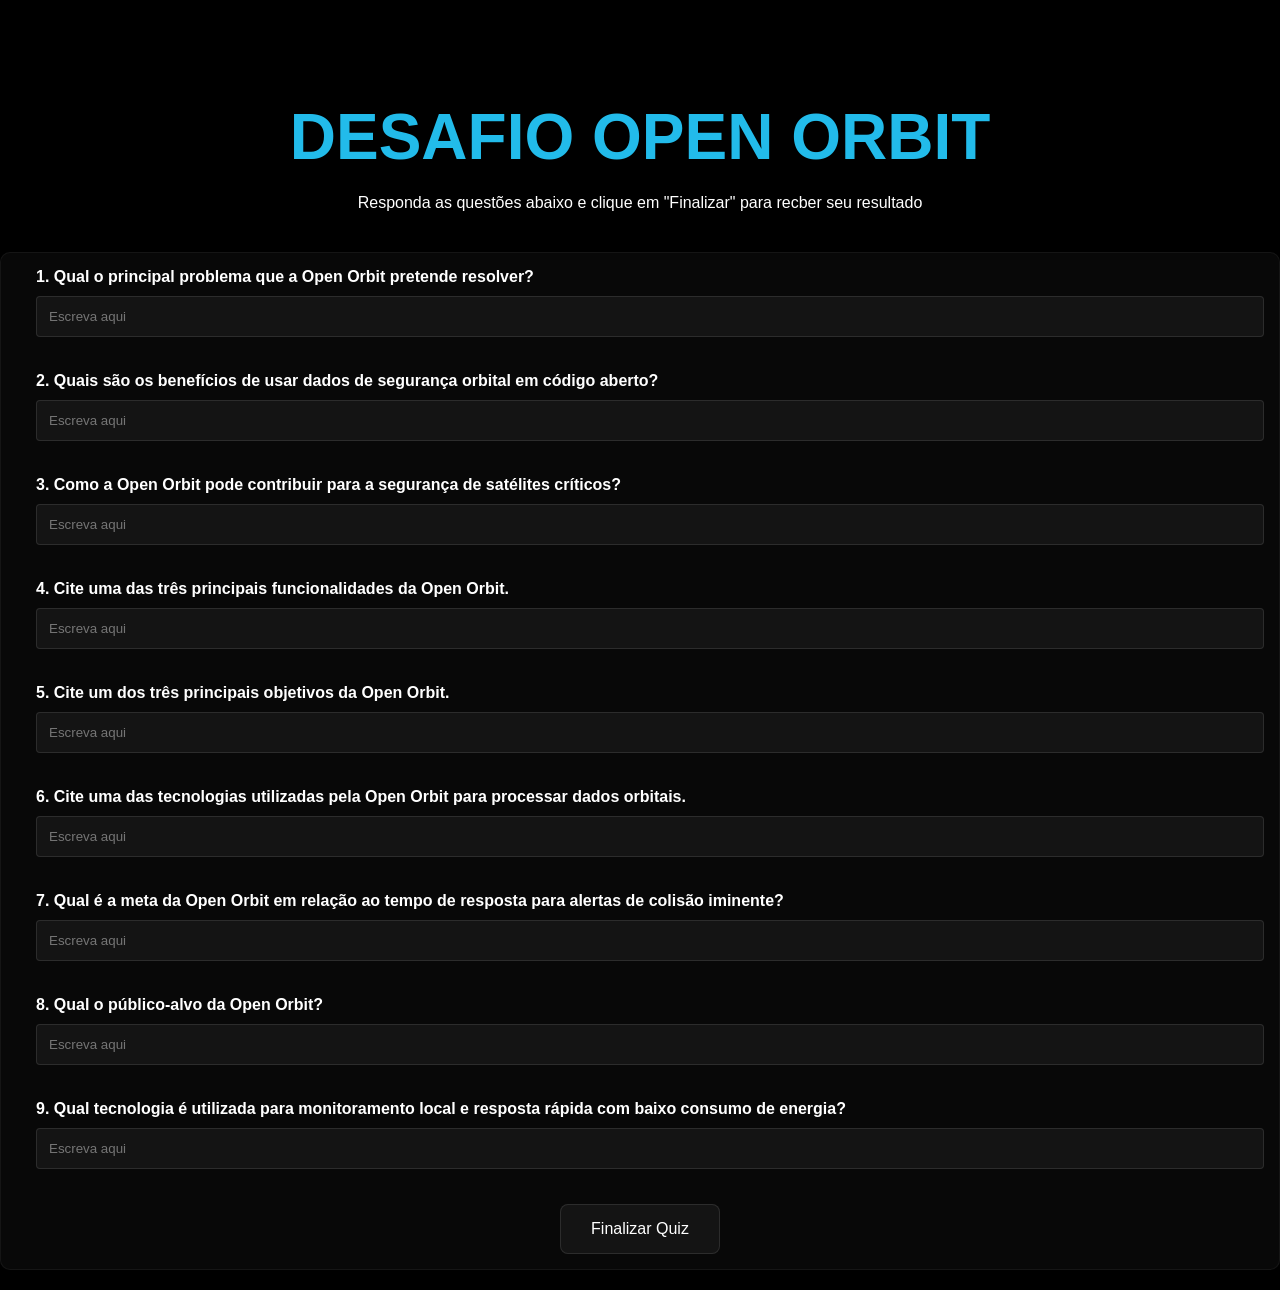
==== src/quiz/index.html @ abe7830c "feat: add pergunta 9" ====
<!DOCTYPE html>
<html lang="pt-BR">
<head>
    <meta charset="UTF-8">
    <meta name="viewport" content="width=device-width, initial-scale=1.0">
    <title>QUIZ</title>
    <link rel="stylesheet" href="style.css">
</head>
<body>
    <div class="quiz-container">
        <h1>DESAFIO OPEN ORBIT</h1>
        <p>Responda as questões abaixo e clique em "Finalizar" para recber seu resultado</p>

        <form id="quiz-formes" class="quiz-formes">
            <div class="quiz-pergunta">
                <label>1. Qual o principal problema que a Open Orbit pretende resolver?</label>
                <input type="text" class="resposta" placeholder="Escreva aqui">
            </div>
            <div class="quiz-pergunta">
                <label>2. Quais são os benefícios de usar dados de segurança orbital em código aberto?</label>
                <input type="text" class="resposta" placeholder="Escreva aqui">
            </div>
            <div class="quiz-pergunta">
                <label>3. Como a Open Orbit pode contribuir para a segurança de satélites críticos?</label>
                <input type="text" class="resposta" placeholder="Escreva aqui">
            </div>
            <div class="quiz-pergunta">
                <label>4. Cite uma das três principais funcionalidades da Open Orbit.</label>
                <input type="text" class="resposta" placeholder="Escreva aqui">
            </div>
            <div class="quiz-pergunta">
                <label>5. Cite um dos três principais objetivos da Open Orbit.</label>
                <input type="text" class="resposta" placeholder="Escreva aqui">
            </div>
            <div class="quiz-pergunta">
                <label>6. Cite uma das tecnologias utilizadas pela Open Orbit para processar dados orbitais.</label>
                <input type="text" class="resposta" placeholder="Escreva aqui">
            </div>
            <div class="quiz-pergunta">
                <label>7. Qual é a meta da Open Orbit em relação ao tempo de resposta para alertas de colisão iminente?</label>
                <input type="text" class="resposta" placeholder="Escreva aqui">
            </div>          
            <div class="quiz-pergunta">
                <label>8. Qual o público-alvo da Open Orbit?</label>
                <input type="text" class="resposta" placeholder="Escreva aqui">
            </div>
             <div class="quiz-pergunta">
                <label>9. Qual tecnologia é utilizada para monitoramento local e resposta rápida com baixo consumo de energia?</label>
                <input type="text" class="resposta" placeholder="Escreva aqui">
            </div>     
            <button type="submit" class="botao-quiz">Finalizar Quiz</button>
        </form>
    </div>
    <script src="script.js"></script>
</body>
</html>
---- src/quiz/style.css ----
:root {
    --cor-primaria: rgb(34, 187, 234);
    --cor-texto: white;
}

* {
    margin: 0;
    padding: 0px;
    box-sizing: border-box; 
}

body {
    background-color: black;
    font-family: 'Inter', sans-serif;
    padding-top: 100px; 
    text-align: center;
    color: var(--cor-texto);
    margin: 0; 
}

/* seção do quiz */

.quiz-container h1 {
    font-size: 4rem;
    padding-bottom: 20px;
    color: var(--cor-primaria);
}

.quiz-container p {
    font-size: 1rem;
    padding-bottom: 40px;
}

.quiz-formes {
    background: rgba(255, 255, 255, 0.03); 
    border: 1px solid rgba(109, 109, 109, 0.134);
    padding: 15px;
    margin-bottom: 20px;
    border-radius: 10px; 
    display: flex;
    flex-direction: column;
    gap: 10px;
    transition: transform 0.3s ease, border-color 0.3s ease;
}

.quiz-pergunta {
    padding-bottom: 25px;
    padding-left: 20px;
    text-align: left;
    display: flex;
    flex-direction: column;
    gap: 10px;
}

.quiz-pergunta label {
    font-size: 1rem;
    color: var(--cor-texto);
    font-weight: 700;
}

.resposta {
    background: rgba(255, 255, 255, 0.05);
    border: 1px solid rgba(255, 255, 255, 0.1);
    padding: 12px;
    border-radius: 4px;
    color: white;
    outline: none;
    transition: 0.3s;
}

.resposta:focus {
    border-color: var(--cor-primaria);
    background: rgba(10, 54, 68, 0.05);
}

.botao-quiz {
    background: rgba(255, 255, 255, 0.05);
    border: 1px solid rgba(255, 255, 255, 0.1);
    padding: 15px 30px;
    align-self: center;
    display: flex;
    color: var(--cor-texto);
    border-radius: 8px;
    cursor: pointer;
    font-size: 1rem;
    transition: 0.3s;
}

.botao-quiz:hover {
    background: rgba(255, 255, 255, 0.08);
    border-color: var(--cor-primaria);
    translate: -2px -2px;
}

.botao-quiz:active {
    translate: 2px 2px;
}
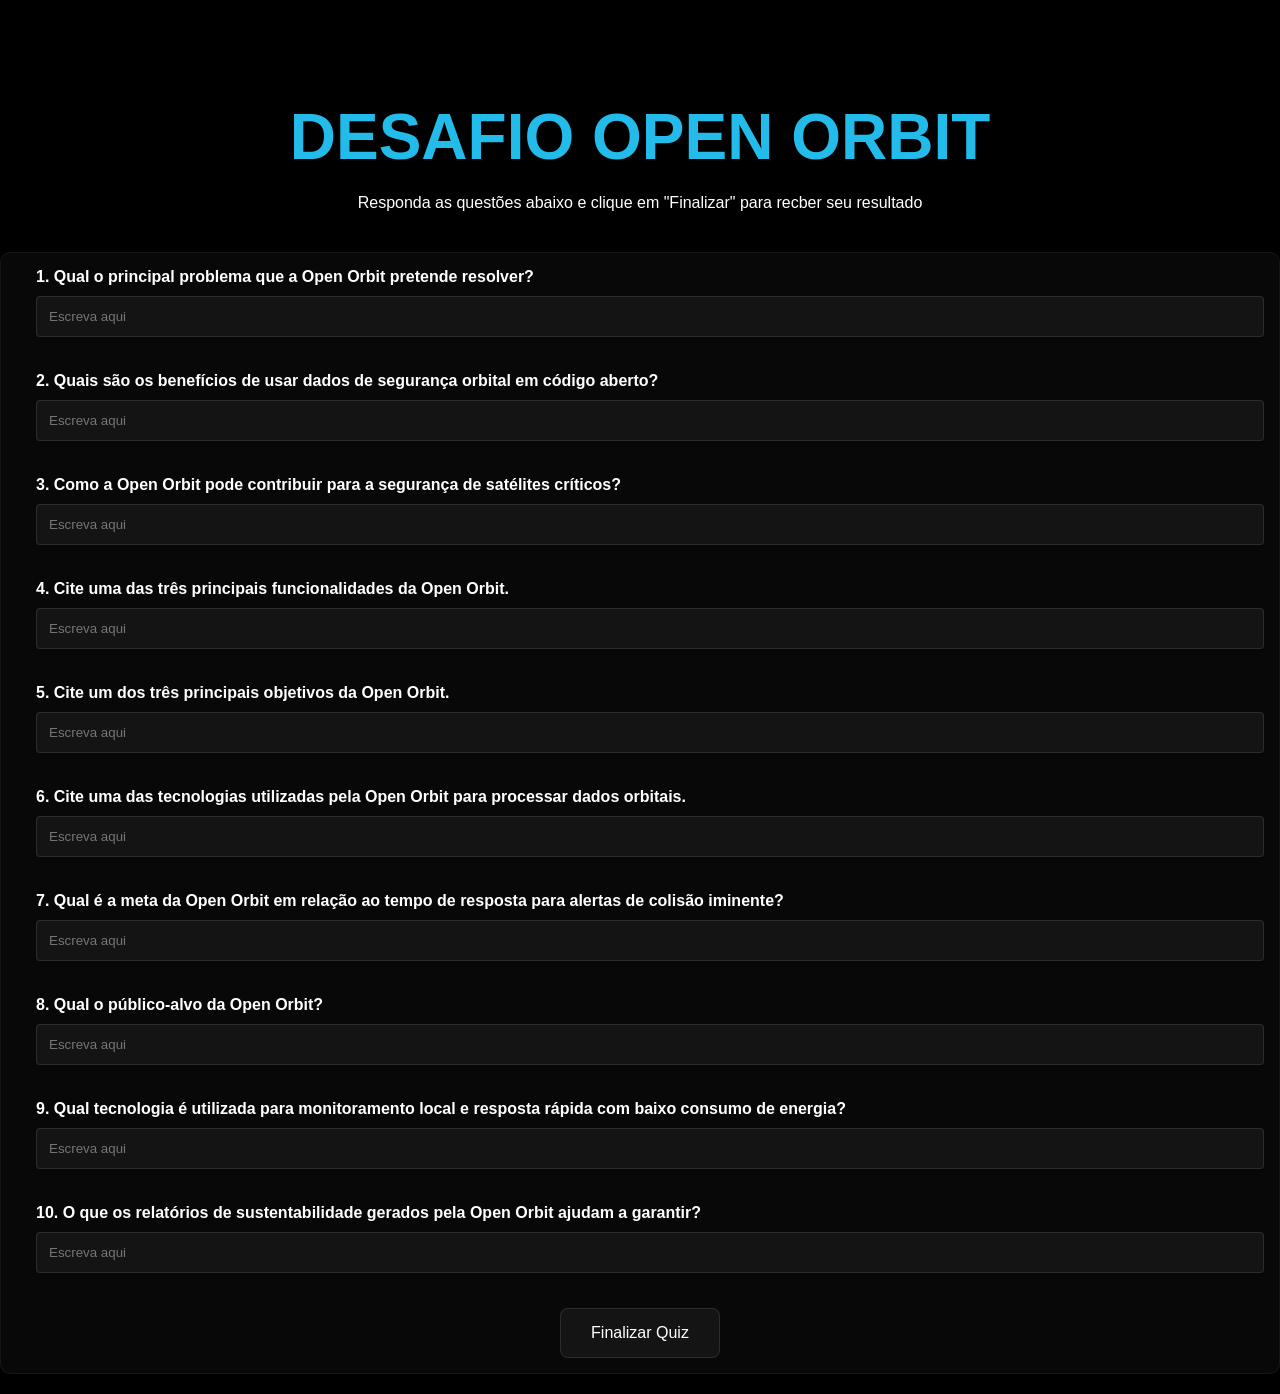
==== commit 97f89b4c: "feat: add pergunta 10" ====
--- a/src/quiz/index.html
+++ b/src/quiz/index.html
@@ -44,10 +44,14 @@
                 <label>8. Qual o público-alvo da Open Orbit?</label>
                 <input type="text" class="resposta" placeholder="Escreva aqui">
             </div>
-             <div class="quiz-pergunta">
+            <div class="quiz-pergunta">
                 <label>9. Qual tecnologia é utilizada para monitoramento local e resposta rápida com baixo consumo de energia?</label>
                 <input type="text" class="resposta" placeholder="Escreva aqui">
-            </div>     
+            </div>
+            <div class="quiz-pergunta">
+                <label>10. O que os relatórios de sustentabilidade gerados pela Open Orbit ajudam a garantir?</label>
+                <input type="text" class="resposta" placeholder="Escreva aqui">
+            </div>       
             <button type="submit" class="botao-quiz">Finalizar Quiz</button>
         </form>
     </div>
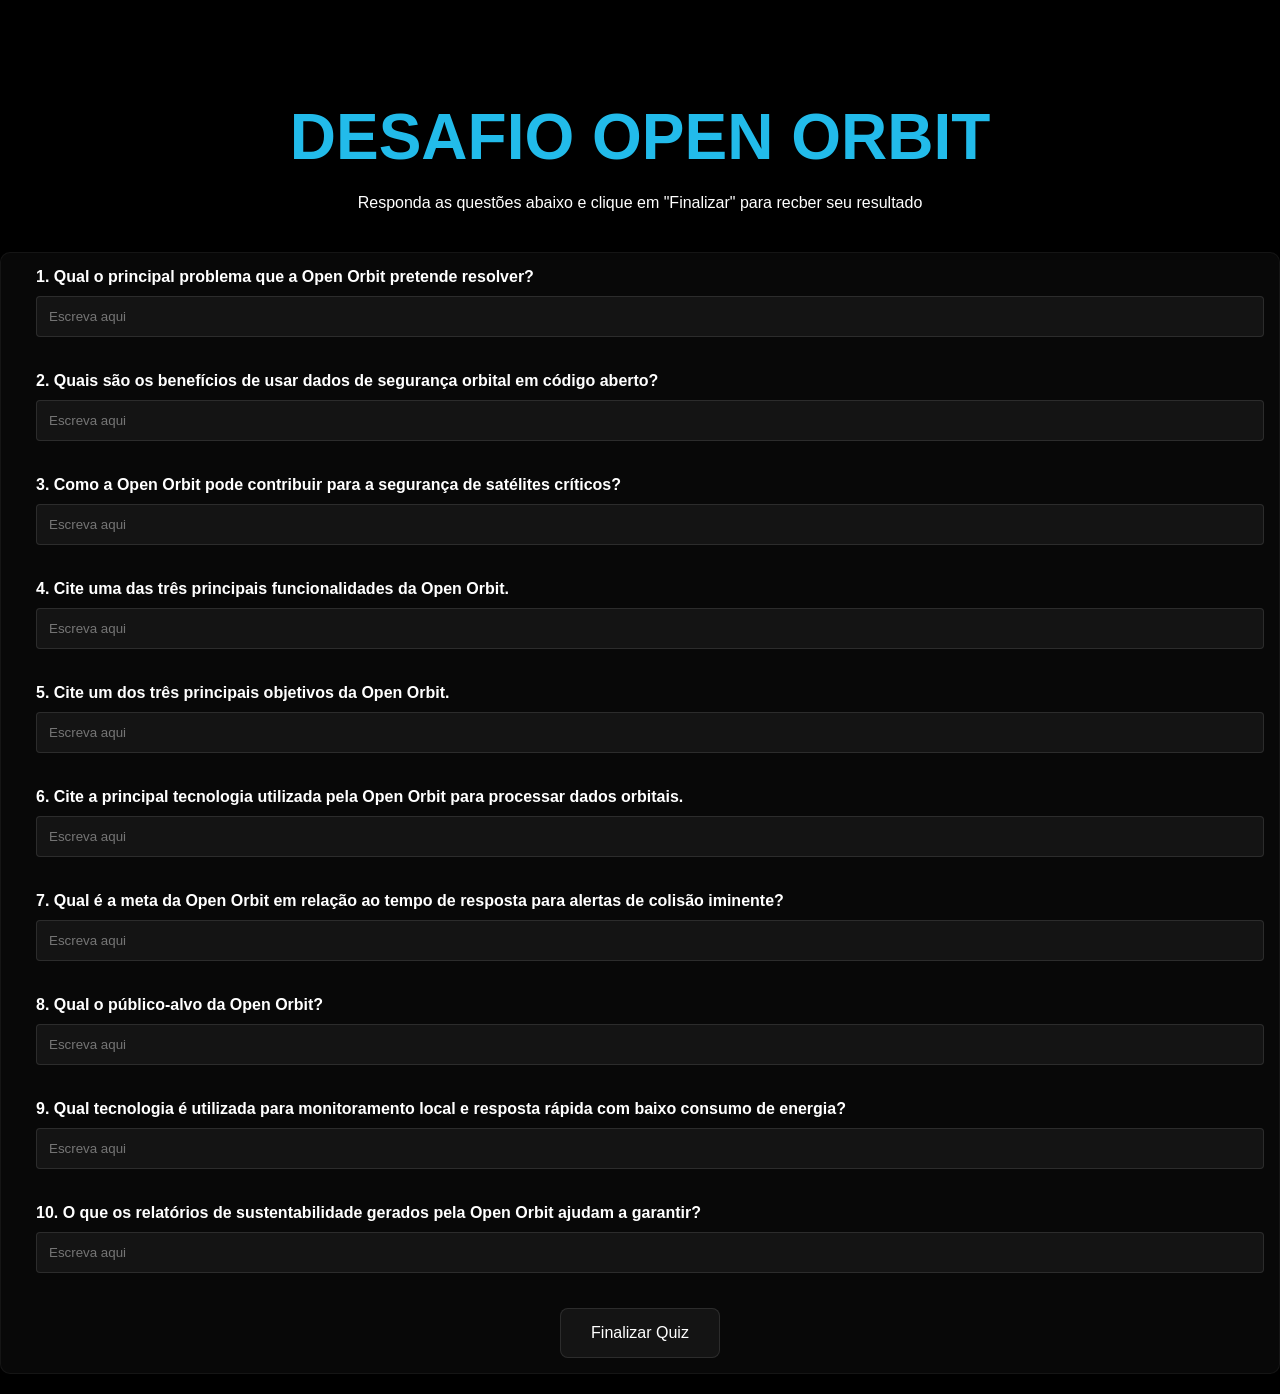
==== commit 266b00f8: "fix: ajeitando o gabarito do JS para as ultimas perguntas" ====
--- a/src/quiz/index.html
+++ b/src/quiz/index.html
@@ -33,7 +33,7 @@
                 <input type="text" class="resposta" placeholder="Escreva aqui">
             </div>
             <div class="quiz-pergunta">
-                <label>6. Cite uma das tecnologias utilizadas pela Open Orbit para processar dados orbitais.</label>
+                <label>6. Cite a principal tecnologia utilizada pela Open Orbit para processar dados orbitais.</label>
                 <input type="text" class="resposta" placeholder="Escreva aqui">
             </div>
             <div class="quiz-pergunta">
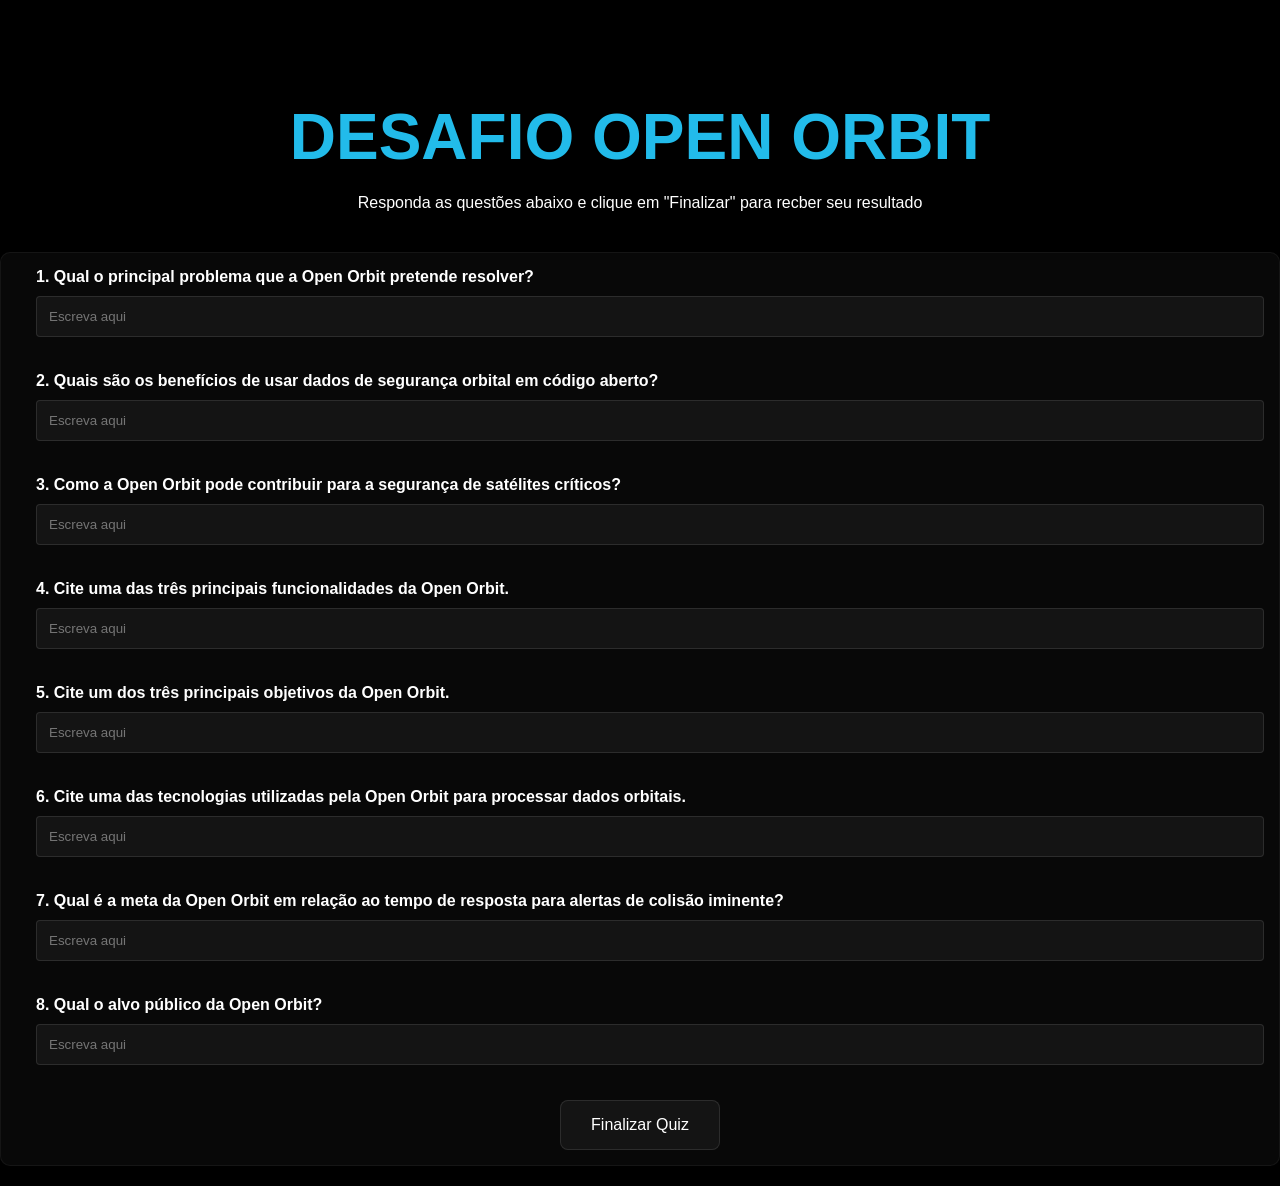
==== commit b210d522: "feat: adiciona pergunta 8" ====
--- a/src/quiz/index.html
+++ b/src/quiz/index.html
@@ -33,25 +33,17 @@
                 <input type="text" class="resposta" placeholder="Escreva aqui">
             </div>
             <div class="quiz-pergunta">
-                <label>6. Cite a principal tecnologia utilizada pela Open Orbit para processar dados orbitais.</label>
+                <label>6. Cite uma das tecnologias utilizadas pela Open Orbit para processar dados orbitais.</label>
                 <input type="text" class="resposta" placeholder="Escreva aqui">
             </div>
             <div class="quiz-pergunta">
                 <label>7. Qual é a meta da Open Orbit em relação ao tempo de resposta para alertas de colisão iminente?</label>
                 <input type="text" class="resposta" placeholder="Escreva aqui">
-            </div>          
+            </div>              
             <div class="quiz-pergunta">
-                <label>8. Qual o público-alvo da Open Orbit?</label>
+                <label>8. Qual o alvo público da Open Orbit?</label>
                 <input type="text" class="resposta" placeholder="Escreva aqui">
-            </div>
-            <div class="quiz-pergunta">
-                <label>9. Qual tecnologia é utilizada para monitoramento local e resposta rápida com baixo consumo de energia?</label>
-                <input type="text" class="resposta" placeholder="Escreva aqui">
-            </div>
-            <div class="quiz-pergunta">
-                <label>10. O que os relatórios de sustentabilidade gerados pela Open Orbit ajudam a garantir?</label>
-                <input type="text" class="resposta" placeholder="Escreva aqui">
-            </div>       
+            </div>                            
             <button type="submit" class="botao-quiz">Finalizar Quiz</button>
         </form>
     </div>
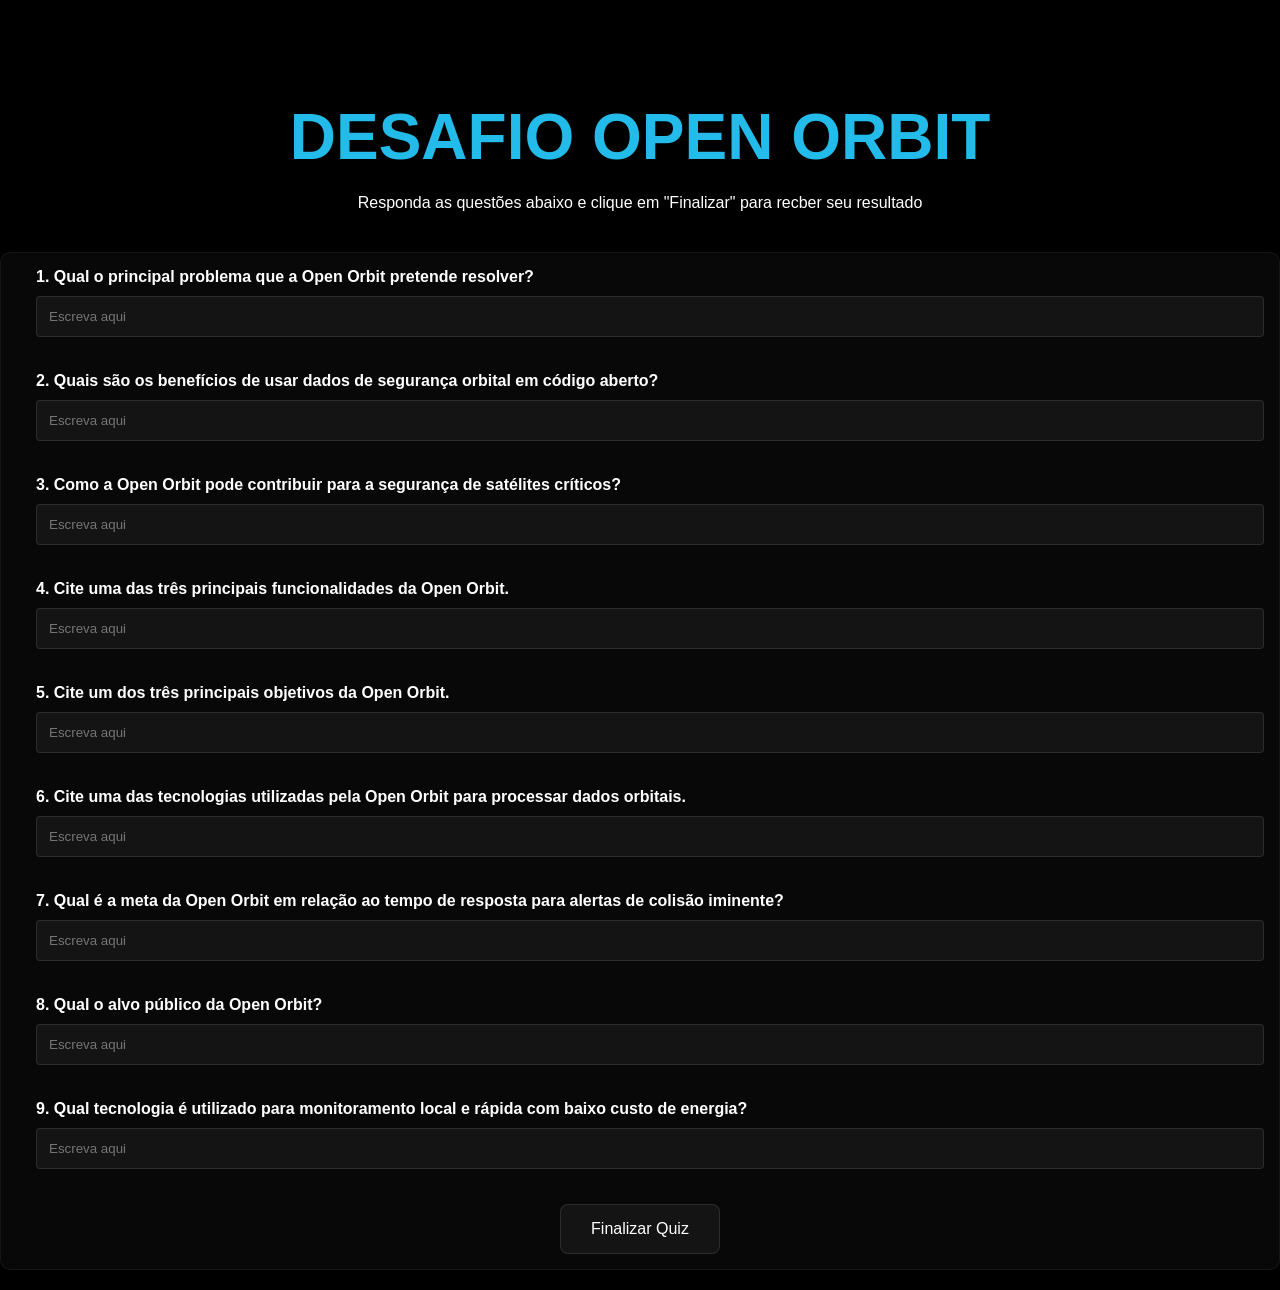
==== commit ed35d5d4: "feat: adiciona pergunta 9" ====
--- a/src/quiz/index.html
+++ b/src/quiz/index.html
@@ -44,6 +44,10 @@
                 <label>8. Qual o alvo público da Open Orbit?</label>
                 <input type="text" class="resposta" placeholder="Escreva aqui">
             </div>                            
+            <div class="quiz-pergunta">
+                <label>9. Qual tecnologia é utilizado para monitoramento local e rápida com baixo custo de energia?</label>
+                <input type="text" class="resposta" placeholder="Escreva aqui">
+            </div>   
             <button type="submit" class="botao-quiz">Finalizar Quiz</button>
         </form>
     </div>
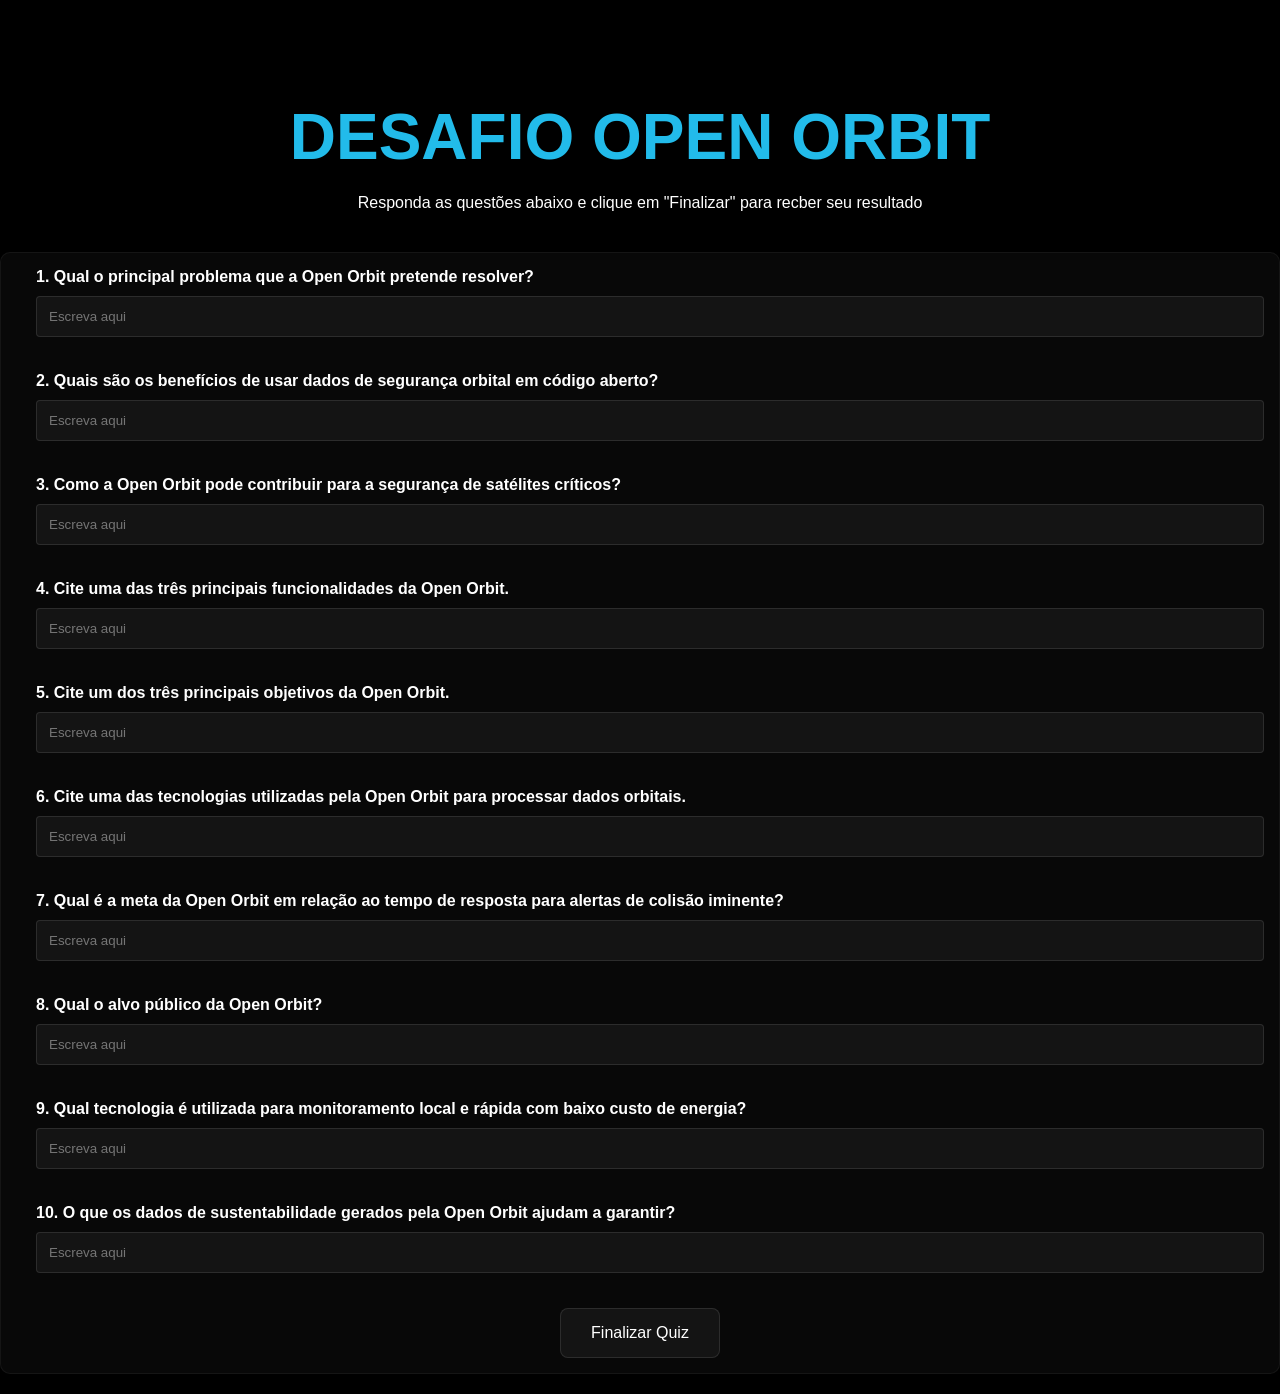
==== commit d2bde02e: "feat: adiciona pergunta 10" ====
--- a/src/quiz/index.html
+++ b/src/quiz/index.html
@@ -45,7 +45,11 @@
                 <input type="text" class="resposta" placeholder="Escreva aqui">
             </div>                            
             <div class="quiz-pergunta">
-                <label>9. Qual tecnologia é utilizado para monitoramento local e rápida com baixo custo de energia?</label>
+                <label>9. Qual tecnologia é utilizada para monitoramento local e rápida com baixo custo de energia?</label>
+                <input type="text" class="resposta" placeholder="Escreva aqui">
+            </div>
+            <div class="quiz-pergunta">
+                <label>10. O que os dados de sustentabilidade gerados pela Open Orbit ajudam a garantir?</label>
                 <input type="text" class="resposta" placeholder="Escreva aqui">
             </div>   
             <button type="submit" class="botao-quiz">Finalizar Quiz</button>
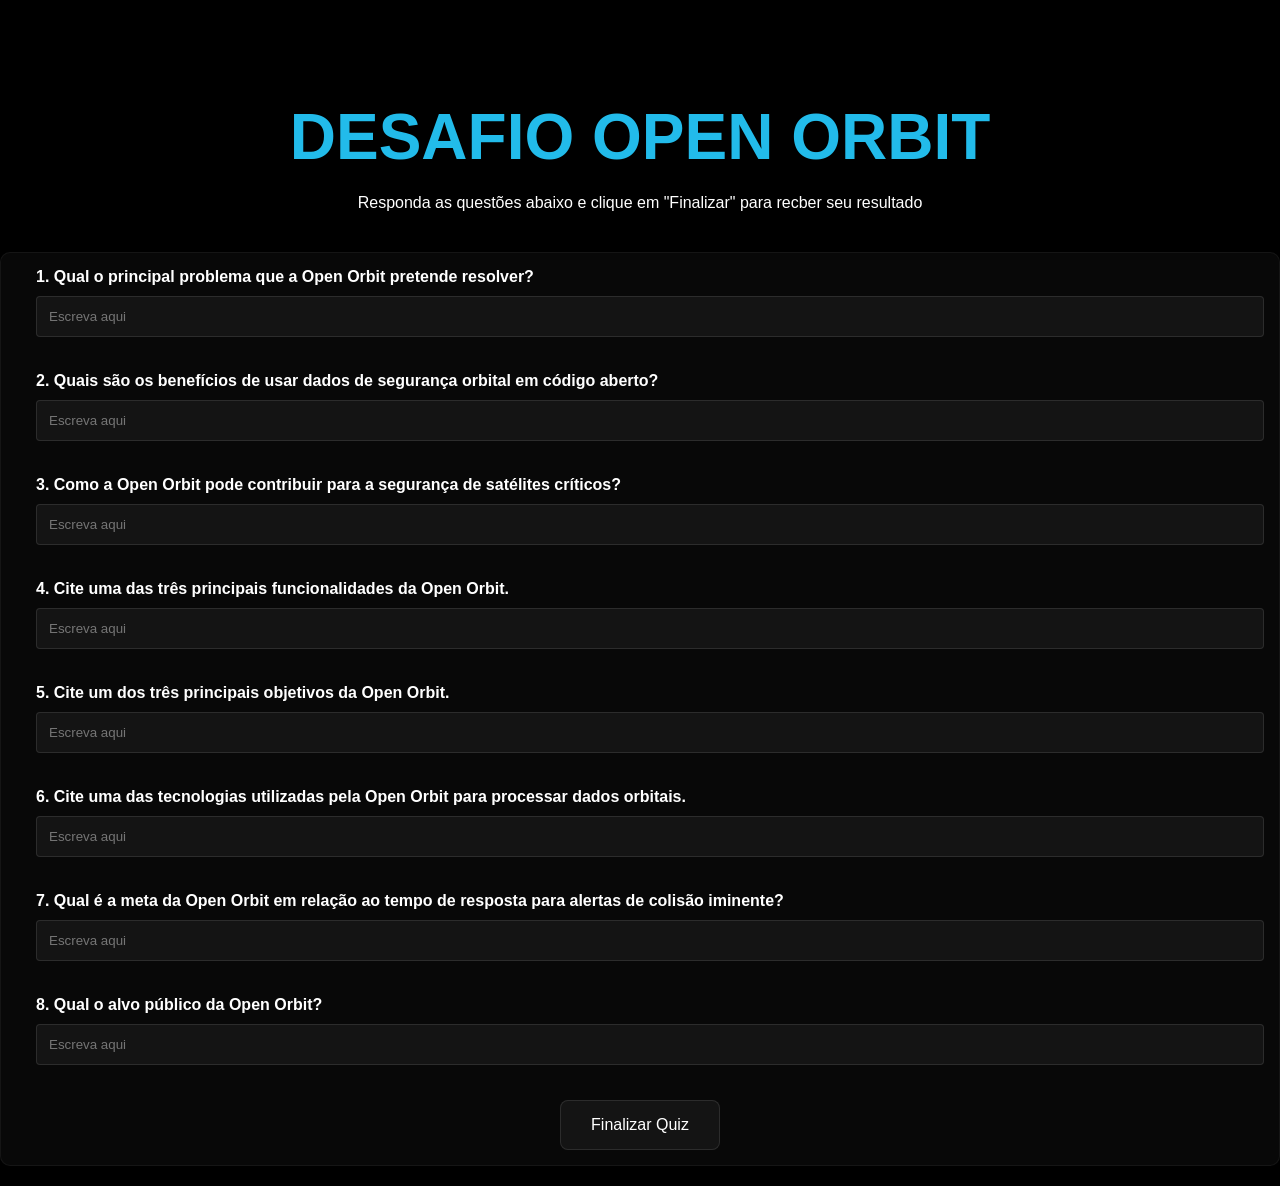
==== commit e26eb243: "adiciona quiz 8" ====
--- a/src/quiz/index.html
+++ b/src/quiz/index.html
@@ -44,14 +44,6 @@
                 <label>8. Qual o alvo público da Open Orbit?</label>
                 <input type="text" class="resposta" placeholder="Escreva aqui">
             </div>                            
-            <div class="quiz-pergunta">
-                <label>9. Qual tecnologia é utilizada para monitoramento local e rápida com baixo custo de energia?</label>
-                <input type="text" class="resposta" placeholder="Escreva aqui">
-            </div>
-            <div class="quiz-pergunta">
-                <label>10. O que os dados de sustentabilidade gerados pela Open Orbit ajudam a garantir?</label>
-                <input type="text" class="resposta" placeholder="Escreva aqui">
-            </div>   
             <button type="submit" class="botao-quiz">Finalizar Quiz</button>
         </form>
     </div>
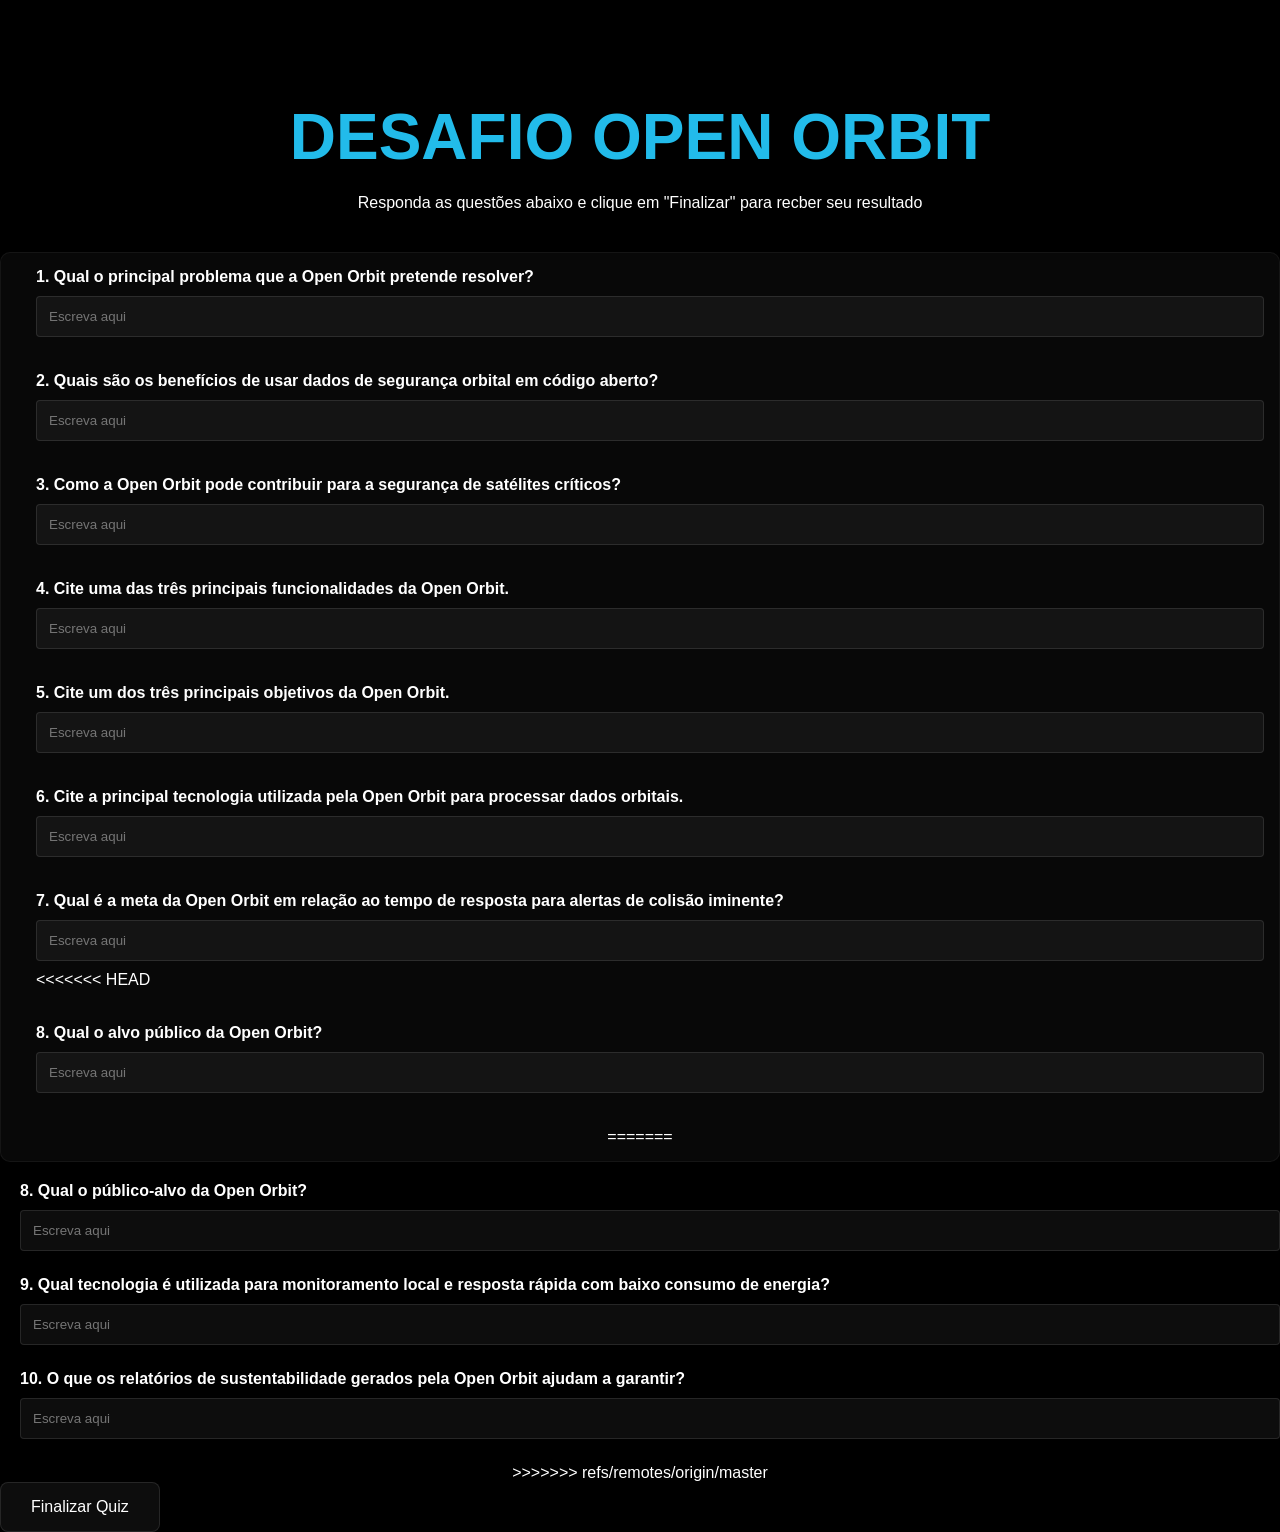
==== commit fea0f4ac: "Resolve conflito do merge" ====
--- a/src/quiz/index.html
+++ b/src/quiz/index.html
@@ -33,17 +33,33 @@
                 <input type="text" class="resposta" placeholder="Escreva aqui">
             </div>
             <div class="quiz-pergunta">
-                <label>6. Cite uma das tecnologias utilizadas pela Open Orbit para processar dados orbitais.</label>
+                <label>6. Cite a principal tecnologia utilizada pela Open Orbit para processar dados orbitais.</label>
                 <input type="text" class="resposta" placeholder="Escreva aqui">
             </div>
             <div class="quiz-pergunta">
                 <label>7. Qual é a meta da Open Orbit em relação ao tempo de resposta para alertas de colisão iminente?</label>
                 <input type="text" class="resposta" placeholder="Escreva aqui">
+<<<<<<< HEAD
             </div>              
             <div class="quiz-pergunta">
                 <label>8. Qual o alvo público da Open Orbit?</label>
                 <input type="text" class="resposta" placeholder="Escreva aqui">
             </div>                            
+=======
+            </div>          
+            <div class="quiz-pergunta">
+                <label>8. Qual o público-alvo da Open Orbit?</label>
+                <input type="text" class="resposta" placeholder="Escreva aqui">
+            </div>
+            <div class="quiz-pergunta">
+                <label>9. Qual tecnologia é utilizada para monitoramento local e resposta rápida com baixo consumo de energia?</label>
+                <input type="text" class="resposta" placeholder="Escreva aqui">
+            </div>
+            <div class="quiz-pergunta">
+                <label>10. O que os relatórios de sustentabilidade gerados pela Open Orbit ajudam a garantir?</label>
+                <input type="text" class="resposta" placeholder="Escreva aqui">
+            </div>       
+>>>>>>> refs/remotes/origin/master
             <button type="submit" class="botao-quiz">Finalizar Quiz</button>
         </form>
     </div>
